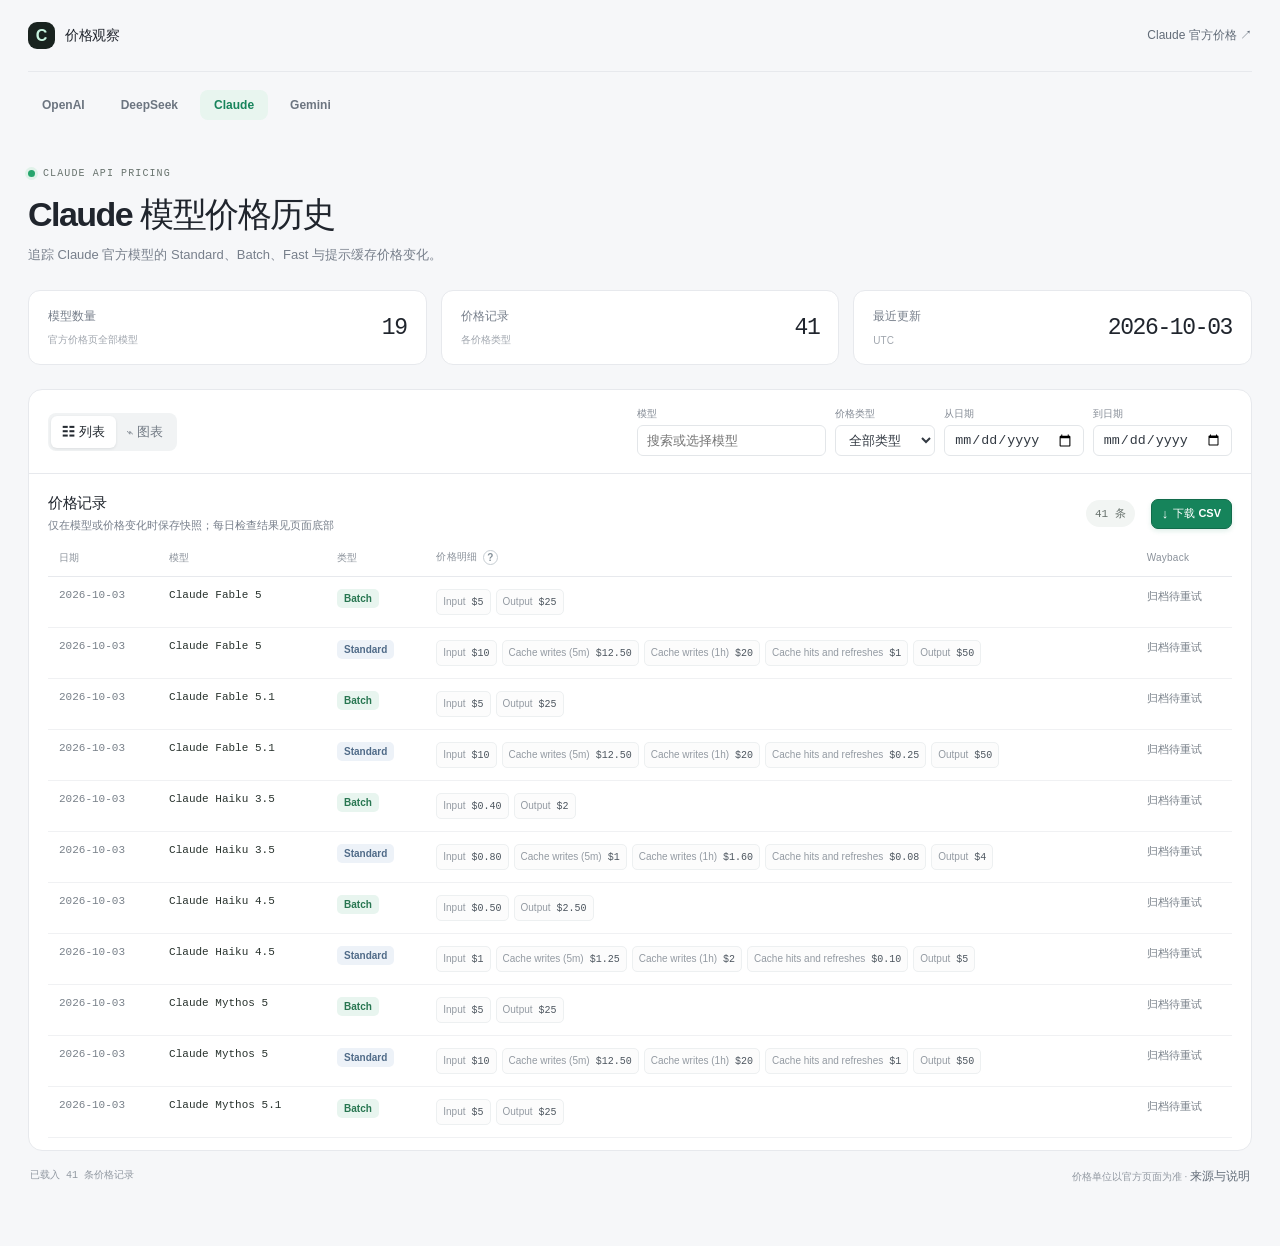
==== claude/index.html @ 5eba77a4 "Unify archive link labels and explain pending captures" ====
<!doctype html>
<html lang="zh-CN">
  <head>
    <meta charset="utf-8">
    <meta name="viewport" content="width=device-width, initial-scale=1">
    <meta name="theme-color" content="#f6f7f9">
    <meta name="description" content="Claude API 价格历史">
    <title>Claude API 价格历史</title>
    <link rel="stylesheet" href="../styles.css?v=ac58289c6f12">
    <script type="module" src="../app.js?v=070aec556524"></script>
  </head>
  <body data-provider="claude">
    <main class="shell">
      <header class="topbar">
        <a class="brand" href="../" aria-label="Claude API 价格历史首页">
          <span class="brand-mark">C</span>
          <span>价格观察</span>
        </a>
        <a class="source-link" href="https://platform.claude.com/docs/en/about-claude/pricing" target="_blank" rel="noreferrer">Claude 官方价格 ↗</a>
      </header>

      <nav class="provider-nav" aria-label="服务商">
        <a href="../">OpenAI</a>
        <a href="../deepseek/">DeepSeek</a>
        <a href="../claude/" aria-current="page">Claude</a>
        <a href="../gemini/">Gemini</a>
      </nav>

      <section class="intro">
        <div class="eyebrow"><span class="live-dot"></span> CLAUDE API PRICING</div>
        <h1>Claude 模型价格历史</h1>
        <p>追踪 Claude 官方模型的 Standard、Batch、Fast 与提示缓存价格变化。</p>
      </section>

      <section class="summary" aria-label="数据概览">
        <article class="summary-card"><span>模型数量</span><strong id="model-count">—</strong><small>官方价格页全部模型</small></article>
        <article class="summary-card"><span>价格记录</span><strong id="record-count">—</strong><small>各价格类型</small></article>
        <article class="summary-card"><span>最近更新</span><strong id="latest-date">—</strong><small>UTC</small></article>
      </section>

      <section class="workspace">
        <div class="toolbar">
          <div class="view-switch" role="tablist" aria-label="展示方式">
            <button class="view-button active" data-view="list" role="tab" aria-selected="true">☷ <span>列表</span></button>
            <button class="view-button" data-view="chart" role="tab" aria-selected="false">⌁ <span>图表</span></button>
          </div>
          <div class="filters">
            <div class="model-filter">
              <label for="model-filter">模型</label>
              <div id="model-picker" class="model-picker">
                <input id="model-filter" type="search" role="combobox" aria-autocomplete="list" aria-expanded="false" aria-controls="model-options" placeholder="搜索或选择模型" autocomplete="off">
                <div id="model-options" class="model-options" role="listbox" hidden></div>
              </div>
            </div>
            <label>价格类型<select id="mode-filter"><option value="all">全部类型</option></select></label>
            <label>从日期<input id="from-filter" type="date"></label>
            <label>到日期<input id="to-filter" type="date"></label>
          </div>
        </div>

        <div id="list-view" class="view-panel">
          <div class="panel-heading">
            <div><h2>价格记录</h2><p>仅在模型或价格变化时保存快照；每日检查结果见页面底部</p></div>
            <div class="panel-actions"><span id="visible-count" class="count-pill">0 条</span><span id="export-status" class="export-status" aria-live="polite"></span><button id="export-csv" class="export-button" type="button"><span aria-hidden="true">↓</span> 下载 CSV</button></div>
          </div>
          <div class="table-wrap">
            <table>
              <thead><tr><th>日期</th><th>模型</th><th>类型</th><th>价格明细 <button type="button" class="price-help" data-price-help aria-label="价格说明">?</button></th><th>Wayback</th></tr></thead>
              <tbody id="price-rows"><tr><td colspan="5" class="empty">正在读取价格历史…</td></tr></tbody>
            </table>
          </div>
        </div>

        <div id="chart-view" class="view-panel" hidden>
          <div class="panel-heading chart-heading">
            <div><h2>价格走势</h2><p>比较单一数值的价格变化；多条件复合价格请查看列表明细</p></div>
            <label class="metric-select">价格列<select id="metric-filter"></select></label>
          </div>
          <div class="chart-wrap"><canvas id="price-chart" aria-label="模型价格历史折线图"></canvas></div>
          <div id="chart-legend" class="legend"></div>
          <p id="chart-empty" class="empty chart-empty" hidden>当前筛选条件没有可绘制的价格数据。</p>
        </div>
      </section>

      <footer><span id="status">正在载入数据…</span><span>价格单位以官方页面为准 · <a href="https://platform.claude.com/docs/en/about-claude/pricing" target="_blank" rel="noreferrer">来源与说明</a></span></footer>
    </main>
  </body>
</html>
---- styles.css ----
:root{font-family:"DM Sans","Noto Sans SC",-apple-system,BlinkMacSystemFont,"Segoe UI",sans-serif;color:#20252d;background:#f6f7f9;font-synthesis:none;text-rendering:optimizeLegibility;--muted:#777f8b;--line:#e7e9ed;--green:#16845b;--green-pale:#e8f5ef;--surface:#fff;--mono:"DM Mono",ui-monospace,SFMono-Regular,Menlo,monospace}
*{box-sizing:border-box}body{margin:0;min-width:320px}.shell{width:100%;max-width:none;margin:0 auto;padding:0 28px 44px}.topbar{height:72px;display:flex;align-items:center;justify-content:space-between;border-bottom:1px solid var(--line)}a{color:inherit}.brand{display:flex;align-items:center;gap:10px;text-decoration:none;font-size:14px;font-weight:700;letter-spacing:-.02em}.brand-mark{display:grid;place-items:center;width:27px;height:27px;border-radius:9px;background:#19231f;color:#c8f4df;font-size:16px;font-weight:600}.source-link,footer a{color:#626c78;text-decoration:none;font-size:12px}.source-link:hover,footer a:hover{color:var(--green)}.intro{padding:48px 0 26px}.eyebrow{display:flex;align-items:center;gap:8px;color:#68736e;font:500 10px var(--mono);letter-spacing:.11em}.live-dot{width:7px;height:7px;background:#26a56d;border-radius:50%;box-shadow:0 0 0 3px #e0f2e9}.intro h1{font-size:34px;letter-spacing:-.045em;margin:13px 0 8px;font-weight:650}.intro p,.panel-heading p{color:var(--muted);font-size:13px;margin:0}.summary{display:grid;grid-template-columns:repeat(3,1fr);gap:14px;margin-bottom:24px}.summary-card{background:var(--surface);border:1px solid var(--line);border-radius:12px;padding:17px 19px;display:grid;grid-template-columns:1fr auto;grid-template-rows:auto auto;gap:8px}.summary-card span{color:var(--muted);font-size:12px}.summary-card strong{grid-column:2;grid-row:1/3;font:500 23px var(--mono);align-self:center;letter-spacing:-.06em}.summary-card small{font-size:10px;color:#a0a6ae}.workspace{background:var(--surface);border:1px solid var(--line);border-radius:14px;overflow:hidden}.toolbar{padding:17px 19px;border-bottom:1px solid var(--line);display:flex;align-items:center;justify-content:space-between;gap:18px}.view-switch{background:#f1f3f4;padding:3px;border-radius:8px;display:flex;flex:none}.view-button{border:0;background:transparent;border-radius:6px;padding:7px 11px;font:500 12px inherit;color:#737b85;cursor:pointer}.view-button.active{background:#fff;color:#242a31;box-shadow:0 1px 3px #18202a18}.filters{display:flex;align-items:center;gap:9px}.filters label,.metric-select{display:grid;gap:4px;font-size:10px;color:#838a94}.filters select,.filters input,.metric-select select{height:31px;border:1px solid #e3e6e9;border-radius:6px;background:#fff;color:#333a43;padding:0 9px;font:500 11px inherit;min-width:100px;outline-color:#86caaa}.filters input{min-width:124px}.view-panel{padding:20px 19px 10px}.view-panel[hidden]{display:none}.panel-heading{display:flex;align-items:center;justify-content:space-between;margin:0 0 17px}.panel-heading h2{font-size:15px;margin:0 0 5px;letter-spacing:-.02em}.panel-heading p{font-size:11px}.count-pill{font:11px var(--mono);color:#66706b;background:#f2f5f3;border-radius:20px;padding:6px 9px}.table-wrap{overflow:auto;max-height:590px}table{width:100%;border-collapse:collapse;min-width:960px}th{text-align:left;color:#8a919a;font-weight:500;font-size:10px;letter-spacing:.025em;padding:0 11px 11px;border-bottom:1px solid var(--line);position:sticky;top:0;background:#fff}td{padding:12px 11px;border-bottom:1px solid #f0f1f3;font-size:11px;vertical-align:top}tbody tr:hover{background:#fbfcfb}.unit-note{font-weight:400;color:#adb2b9;margin-left:6px}.date-cell{font:11px var(--mono);color:#79818a;white-space:nowrap}.model-name{font:500 11px var(--mono);color:#28322d;white-space:nowrap}.mode-badge{display:inline-flex;align-items:center;border-radius:5px;padding:4px 7px;font-size:10px;font-weight:600;white-space:nowrap}.mode-standard{background:#edf2f8;color:#506b88}.mode-batch{background:var(--green-pale);color:#287651}.price-values{display:flex;flex-wrap:wrap;gap:5px;max-width:590px}.price-chip{display:inline-flex;gap:6px;align-items:center;border:1px solid #edf0f1;border-radius:5px;padding:4px 6px;background:#fcfcfc;font:10px var(--mono);color:#4d565f;white-space:nowrap}.price-chip b{font-family:"DM Sans","Noto Sans SC",sans-serif;font-weight:500;color:#939aa2}.empty{text-align:center;color:#858d97;padding:38px 10px!important;font-size:12px}.chart-heading{align-items:flex-end}.metric-select{font-size:10px}.metric-select select{min-width:190px}.chart-wrap{width:100%;height:350px;position:relative}.chart-wrap canvas{width:100%;height:100%;display:block}.legend{display:flex;justify-content:center;gap:16px;flex-wrap:wrap;padding:12px 0 20px}.legend-item{display:flex;align-items:center;gap:7px;color:#68717c;font-size:10px}.legend-swatch{width:16px;height:3px;border-radius:3px}.chart-empty{padding:28px 10px!important}footer{display:flex;justify-content:space-between;gap:20px;color:#9299a2;font-size:10px;padding:17px 2px}footer span:first-child{font-family:var(--mono)}
@media(max-width:900px){.shell{padding-left:20px;padding-right:20px}.toolbar{align-items:flex-start;flex-direction:column}.filters{width:100%;flex-wrap:wrap}.filters label{flex:1;min-width:125px}.filters select,.filters input{width:100%}.chart-wrap{height:300px}}
@media(max-width:560px){.shell{padding:0 14px 28px}.topbar{height:60px}.intro{padding:34px 0 22px}.intro h1{font-size:29px}.summary{gap:7px}.summary-card{padding:12px 10px;gap:6px}.summary-card span{font-size:10px}.summary-card strong{font-size:17px}.summary-card small{font-size:9px}.view-panel{padding:16px 12px 8px}.toolbar{padding:13px 12px}.filters{gap:7px}.filters label{min-width:calc(50% - 7px)}.chart-heading{align-items:flex-start;gap:12px;flex-direction:column}.metric-select,.metric-select select{width:100%}.chart-wrap{height:260px}footer{flex-direction:column;gap:7px}}
.model-filter{display:grid;gap:4px;flex:1;min-width:145px}.model-filter label{font-size:10px;color:#838a94}.model-picker{position:relative;width:100%}.model-picker input{width:100%;height:31px;border:1px solid #e3e6e9;border-radius:6px;background:#fff;color:#333a43;padding:0 9px;font:500 11px inherit;min-width:0;outline-color:#86caaa}.model-options{position:absolute;z-index:30;top:calc(100% + 8px);left:50%;transform:translateX(-50%);width:min(390px,calc(100vw - 36px));max-height:min(320px,50vh);overflow:auto;padding:7px;background:#f8fcfc;border:1px solid #e5eded;border-radius:13px;box-shadow:0 12px 28px #14252220}.model-options[hidden]{display:none}.model-option{display:block;width:100%;min-height:42px;padding:10px 14px;border:0;border-radius:8px;background:transparent;color:#202a2e;text-align:left;font:600 12px inherit;cursor:pointer}.model-option:hover,.model-option.highlighted{background:#e9f3f1}.model-option[aria-selected="true"]{color:var(--green)}.model-options-empty{padding:14px;color:var(--muted);font-size:12px;text-align:center}.panel-actions{display:flex;align-items:center;gap:8px}.export-status{font-size:10px;color:#68736e;white-space:nowrap}.export-button{height:30px;border:1px solid #126b4b;border-radius:7px;background:var(--green);color:#fff;padding:0 10px;font:600 11px inherit;cursor:pointer;box-shadow:0 2px 5px #16845b24;transition:background .15s,border-color .15s,transform .15s}.export-button:hover{background:#106b49;border-color:#0d603f;transform:translateY(-1px)}.export-button:focus-visible{outline:3px solid #a8dfc3;outline-offset:2px}.export-button span{font-size:13px;vertical-align:-1px;margin-right:2px}
table{min-width:960px}.archive-link{color:var(--green);font-size:10px;text-decoration:none;white-space:nowrap}.archive-link:hover{text-decoration:underline}
[hidden]{display:none!important}.provider-nav{display:flex;gap:8px;flex-wrap:wrap;padding-top:18px}.provider-nav a{padding:8px 14px;border-radius:8px;text-decoration:none;color:#6c7580;font-size:12px;font-weight:600}.provider-nav a:hover{background:#eef1f2}.provider-nav a[aria-current="page"]{background:var(--green-pale);color:var(--green)}.mode-other{background:#f1edf8;color:#72608d}.provider-price-values{max-width:none;gap:5px}.provider-price-values .price-chip{white-space:normal;align-items:baseline;line-height:1.5}.provider-price-values .price-chip b{flex:none}.provider-price-values .price-chip span{overflow-wrap:anywhere}body[data-provider] td:nth-child(4){width:60%}.model-option{font-family:inherit;font-size:12px;font-weight:600}.export-button{font-family:inherit;font-size:11px;font-weight:600}

.price-help{display:inline-flex;align-items:center;justify-content:center;width:15px;height:15px;margin-left:3px;padding:0;border:1px solid #c6cdd2;border-radius:50%;background:#fff;color:#849099;font:600 10px sans-serif;cursor:help;vertical-align:middle}.price-help:hover,.price-help:focus-visible{border-color:var(--green);color:var(--green)}.price-help-popover{position:fixed;z-index:100;width:min(450px,calc(100vw - 24px));max-height:min(420px,calc(100vh - 24px));overflow:auto;padding:13px 15px;border:1px solid #dce7e1;border-radius:9px;background:#fff;color:#54615b;box-shadow:0 8px 25px #14252224;font:11px/1.8 sans-serif;white-space:pre-line;overflow-wrap:anywhere}.price-details{display:block;border:0;padding:4px 0 0;background:transparent;color:var(--green);font:10px inherit;cursor:pointer}body[data-provider="gemini"] .price-chip{max-width:360px}body[data-provider="gemini"] .price-chip span{white-space:normal}
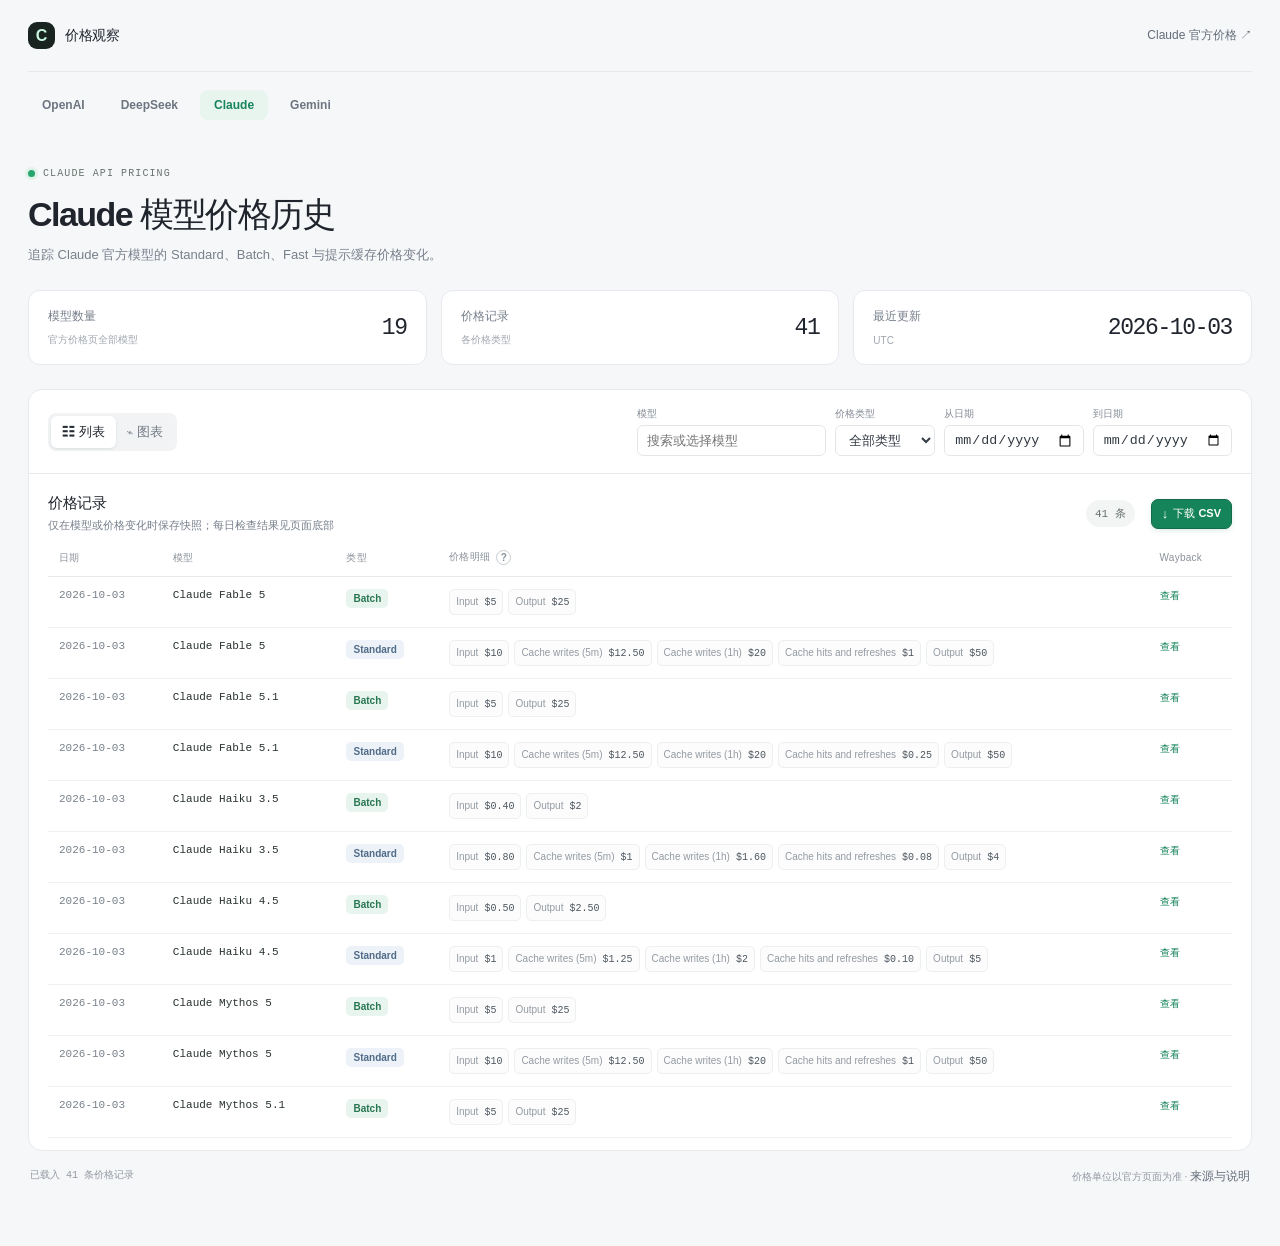
==== commit 6df29ada: "Finish archive verification synchronously and remove waiting status" ====
--- a/claude/index.html
+++ b/claude/index.html
@@ -7,7 +7,7 @@
     <meta name="description" content="Claude API 价格历史">
     <title>Claude API 价格历史</title>
     <link rel="stylesheet" href="../styles.css?v=ac58289c6f12">
-    <script type="module" src="../app.js?v=070aec556524"></script>
+    <script type="module" src="../app.js?v=d74a92fcccf0"></script>
   </head>
   <body data-provider="claude">
     <main class="shell">
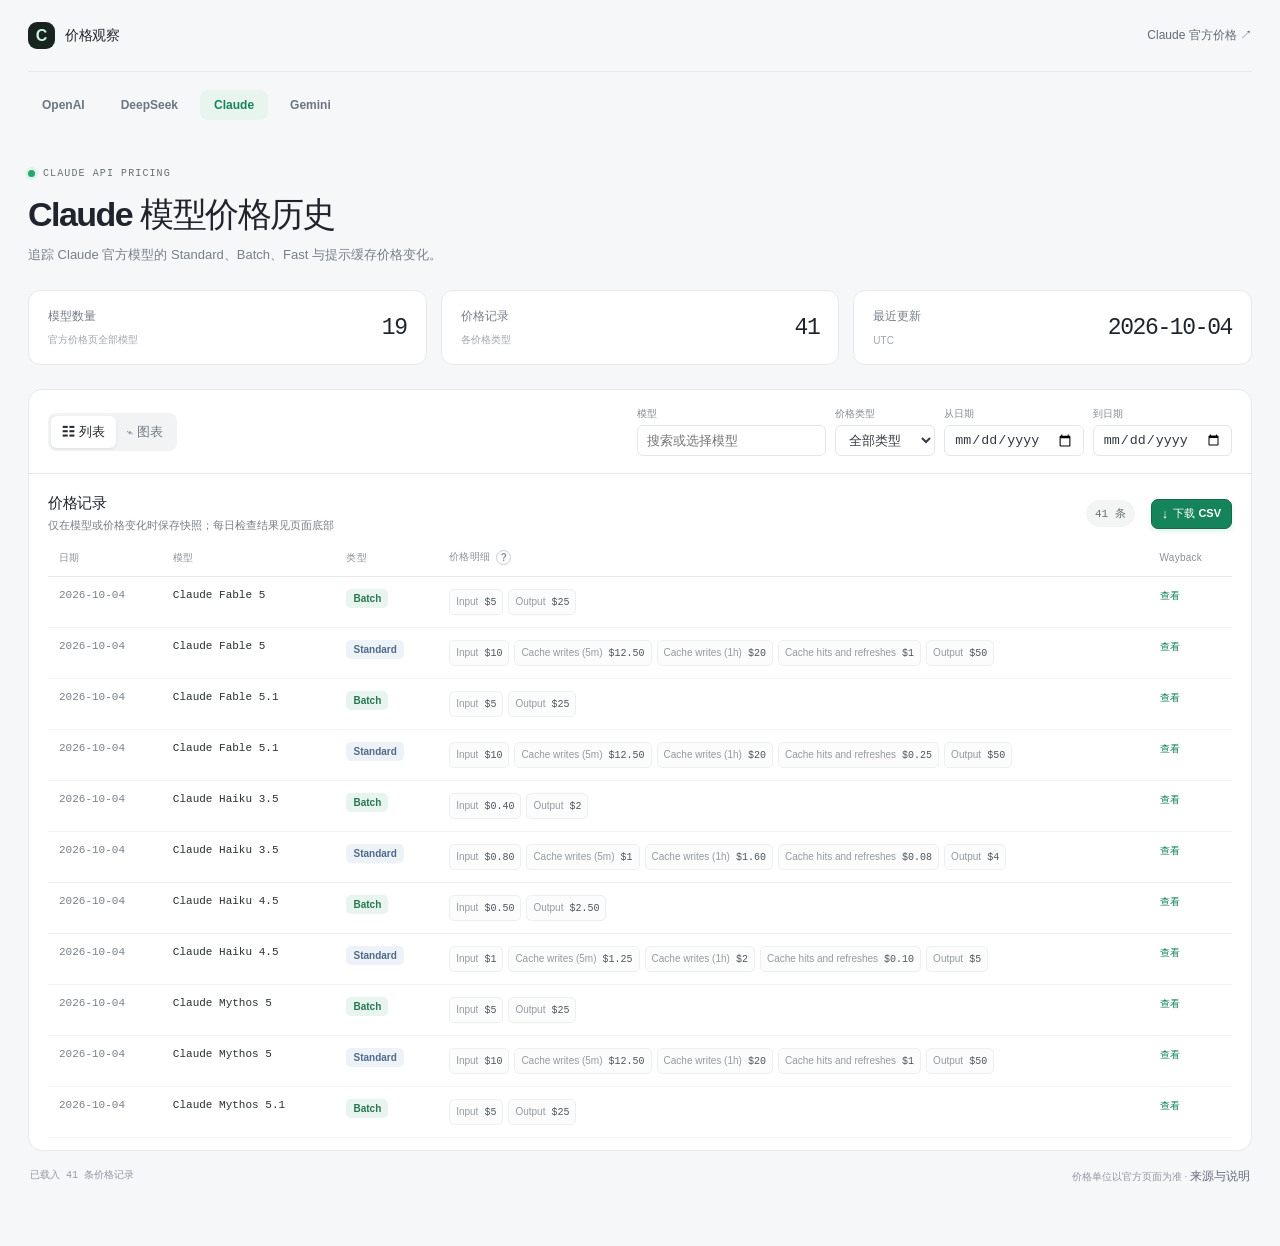
==== commit b8e79cba: "Make Gemini price details button more compact" ====
--- a/claude/index.html
+++ b/claude/index.html
@@ -6,7 +6,7 @@
     <meta name="theme-color" content="#f6f7f9">
     <meta name="description" content="Claude API 价格历史">
     <title>Claude API 价格历史</title>
-    <link rel="stylesheet" href="../styles.css?v=ac58289c6f12">
+    <link rel="stylesheet" href="../styles.css?v=e8f44a976978">
     <script type="module" src="../app.js?v=d74a92fcccf0"></script>
   </head>
   <body data-provider="claude">
--- a/styles.css
+++ b/styles.css
@@ -6,4 +6,4 @@
 table{min-width:960px}.archive-link{color:var(--green);font-size:10px;text-decoration:none;white-space:nowrap}.archive-link:hover{text-decoration:underline}
 [hidden]{display:none!important}.provider-nav{display:flex;gap:8px;flex-wrap:wrap;padding-top:18px}.provider-nav a{padding:8px 14px;border-radius:8px;text-decoration:none;color:#6c7580;font-size:12px;font-weight:600}.provider-nav a:hover{background:#eef1f2}.provider-nav a[aria-current="page"]{background:var(--green-pale);color:var(--green)}.mode-other{background:#f1edf8;color:#72608d}.provider-price-values{max-width:none;gap:5px}.provider-price-values .price-chip{white-space:normal;align-items:baseline;line-height:1.5}.provider-price-values .price-chip b{flex:none}.provider-price-values .price-chip span{overflow-wrap:anywhere}body[data-provider] td:nth-child(4){width:60%}.model-option{font-family:inherit;font-size:12px;font-weight:600}.export-button{font-family:inherit;font-size:11px;font-weight:600}
 
-.price-help{display:inline-flex;align-items:center;justify-content:center;width:15px;height:15px;margin-left:3px;padding:0;border:1px solid #c6cdd2;border-radius:50%;background:#fff;color:#849099;font:600 10px sans-serif;cursor:help;vertical-align:middle}.price-help:hover,.price-help:focus-visible{border-color:var(--green);color:var(--green)}.price-help-popover{position:fixed;z-index:100;width:min(450px,calc(100vw - 24px));max-height:min(420px,calc(100vh - 24px));overflow:auto;padding:13px 15px;border:1px solid #dce7e1;border-radius:9px;background:#fff;color:#54615b;box-shadow:0 8px 25px #14252224;font:11px/1.8 sans-serif;white-space:pre-line;overflow-wrap:anywhere}.price-details{display:block;border:0;padding:4px 0 0;background:transparent;color:var(--green);font:10px inherit;cursor:pointer}body[data-provider="gemini"] .price-chip{max-width:360px}body[data-provider="gemini"] .price-chip span{white-space:normal}
+.price-help{display:inline-flex;align-items:center;justify-content:center;width:15px;height:15px;margin-left:3px;padding:0;border:1px solid #c6cdd2;border-radius:50%;background:#fff;color:#849099;font:600 10px sans-serif;cursor:help;vertical-align:middle}.price-help:hover,.price-help:focus-visible{border-color:var(--green);color:var(--green)}.price-help-popover{position:fixed;z-index:100;width:min(450px,calc(100vw - 24px));max-height:min(420px,calc(100vh - 24px));overflow:auto;padding:13px 15px;border:1px solid #dce7e1;border-radius:9px;background:#fff;color:#54615b;box-shadow:0 8px 25px #14252224;font:11px/1.8 sans-serif;white-space:pre-line;overflow-wrap:anywhere}.price-details{display:block;width:max-content;border:0;padding:2px 0 0;background:transparent;color:var(--green);font-family:inherit;font-size:9px;font-weight:500;line-height:1.3;cursor:pointer}body[data-provider="gemini"] .price-chip{max-width:360px}body[data-provider="gemini"] .price-chip span{white-space:normal}
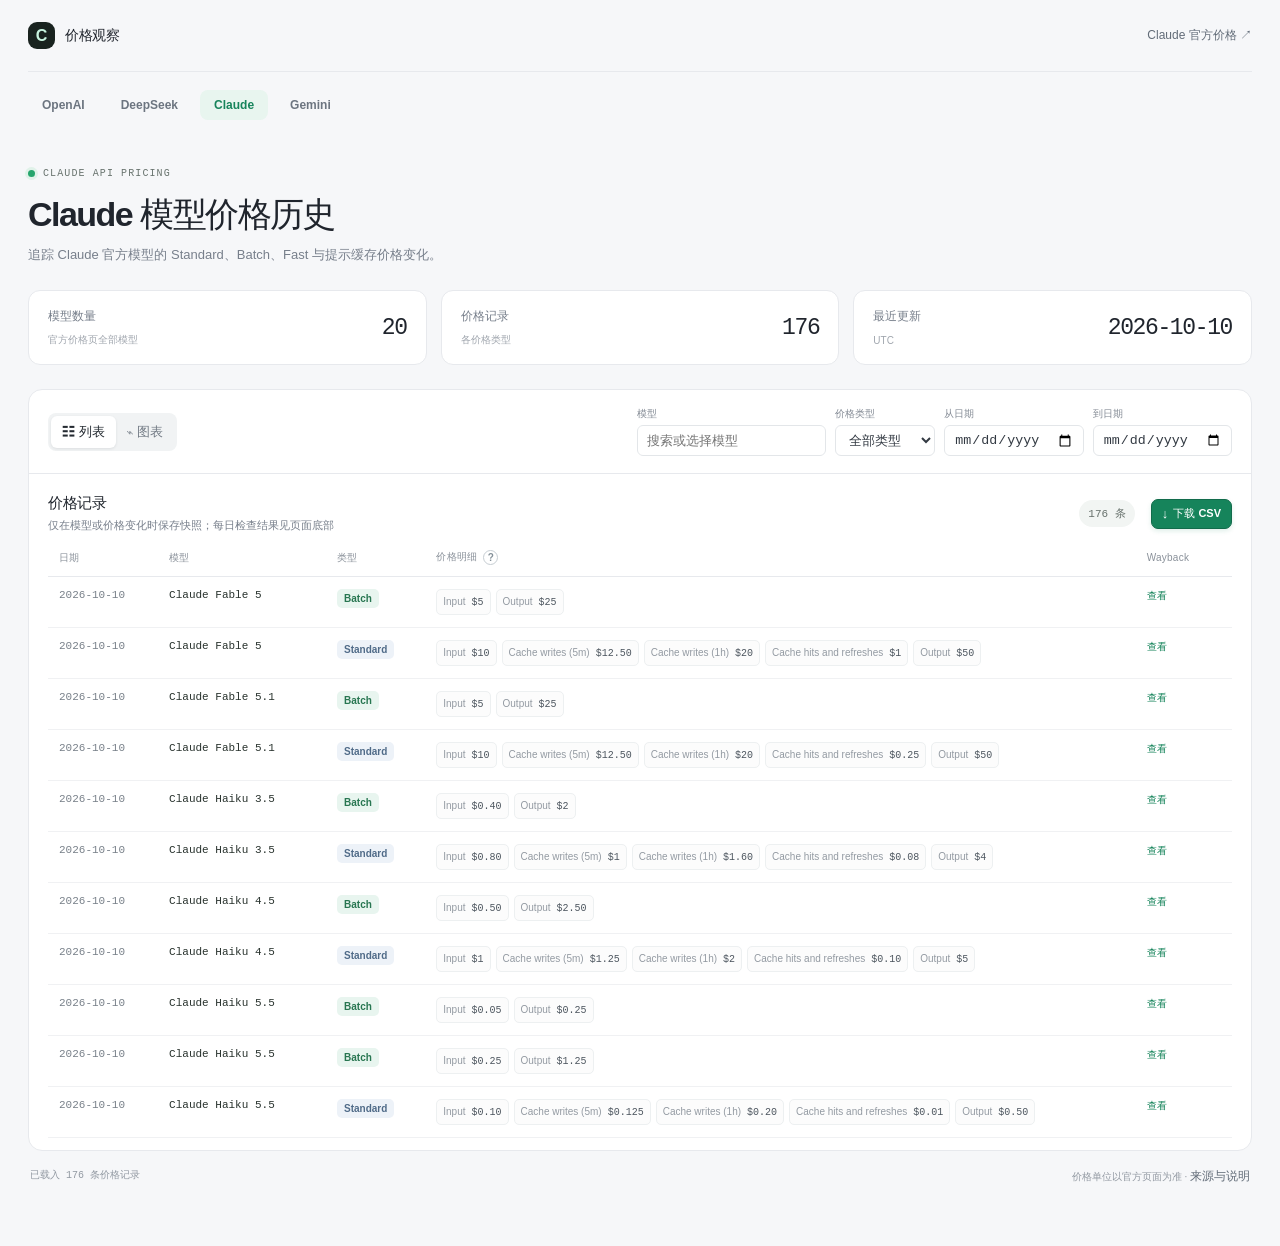
==== commit cc658ba3: "Repair historical archives and preserve context price variants" ====
--- a/claude/index.html
+++ b/claude/index.html
@@ -7,7 +7,7 @@
     <meta name="description" content="Claude API 价格历史">
     <title>Claude API 价格历史</title>
     <link rel="stylesheet" href="../styles.css?v=e8f44a976978">
-    <script type="module" src="../app.js?v=d74a92fcccf0"></script>
+    <script type="module" src="../app.js?v=4a1ba9e818af"></script>
   </head>
   <body data-provider="claude">
     <main class="shell">
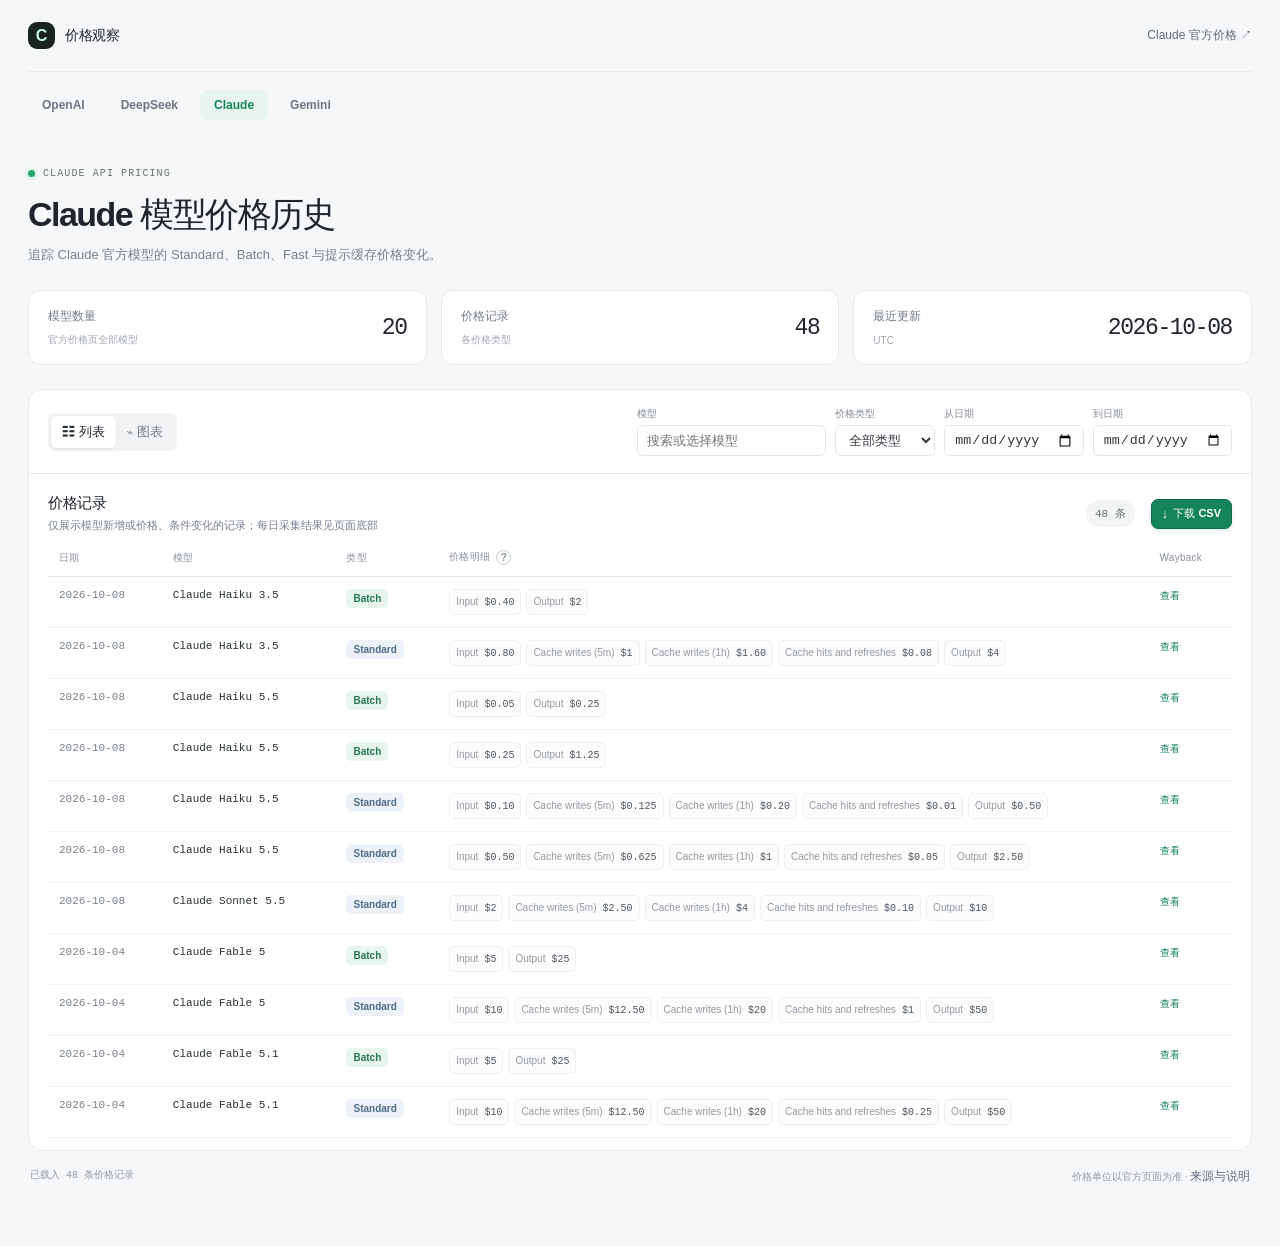
==== commit a3c83ff9: "Show only model pricing changes and remove duplicate snapshots" ====
--- a/claude/index.html
+++ b/claude/index.html
@@ -7,7 +7,7 @@
     <meta name="description" content="Claude API 价格历史">
     <title>Claude API 价格历史</title>
     <link rel="stylesheet" href="../styles.css?v=e8f44a976978">
-    <script type="module" src="../app.js?v=4a1ba9e818af"></script>
+    <script type="module" src="../app.js?v=11e66a15930b"></script>
   </head>
   <body data-provider="claude">
     <main class="shell">
@@ -60,7 +60,7 @@
 
         <div id="list-view" class="view-panel">
           <div class="panel-heading">
-            <div><h2>价格记录</h2><p>仅在模型或价格变化时保存快照；每日检查结果见页面底部</p></div>
+            <div><h2>价格记录</h2><p>仅展示模型新增或价格、条件变化的记录；每日采集结果见页面底部</p></div>
             <div class="panel-actions"><span id="visible-count" class="count-pill">0 条</span><span id="export-status" class="export-status" aria-live="polite"></span><button id="export-csv" class="export-button" type="button"><span aria-hidden="true">↓</span> 下载 CSV</button></div>
           </div>
           <div class="table-wrap">
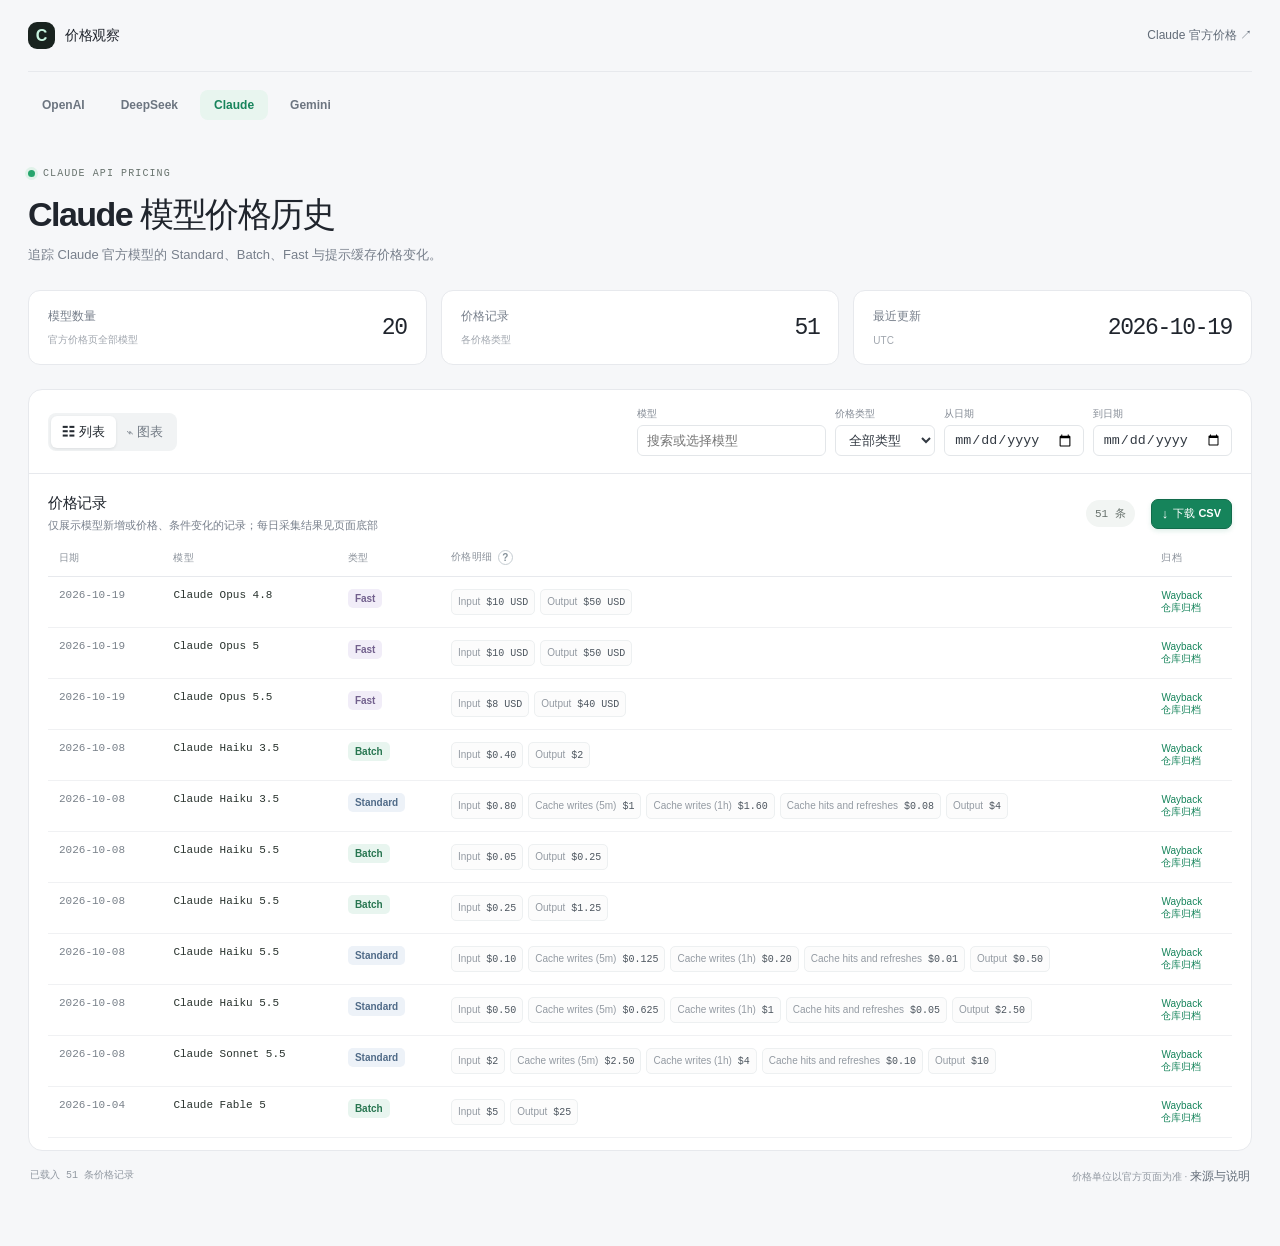
==== commit 380227eb: "新增官方价格原文仓库归档页面及 Wayback 备用入口 1、归档页面：读取历史快照对应的完整原文，展示采集时间、官方来源和原始文件入口，校验归档路径并以文本显示 HTML。  2、价格列表：四家页面" ====
--- a/claude/index.html
+++ b/claude/index.html
@@ -7,7 +7,7 @@
     <meta name="description" content="Claude API 价格历史">
     <title>Claude API 价格历史</title>
     <link rel="stylesheet" href="../styles.css?v=e8f44a976978">
-    <script type="module" src="../app.js?v=11e66a15930b"></script>
+    <script type="module" src="../app.js?v=fc1bb57a161a"></script>
   </head>
   <body data-provider="claude">
     <main class="shell">
@@ -65,7 +65,7 @@
           </div>
           <div class="table-wrap">
             <table>
-              <thead><tr><th>日期</th><th>模型</th><th>类型</th><th>价格明细 <button type="button" class="price-help" data-price-help aria-label="价格说明">?</button></th><th>Wayback</th></tr></thead>
+              <thead><tr><th>日期</th><th>模型</th><th>类型</th><th>价格明细 <button type="button" class="price-help" data-price-help aria-label="价格说明">?</button></th><th>归档</th></tr></thead>
               <tbody id="price-rows"><tr><td colspan="5" class="empty">正在读取价格历史…</td></tr></tbody>
             </table>
           </div>
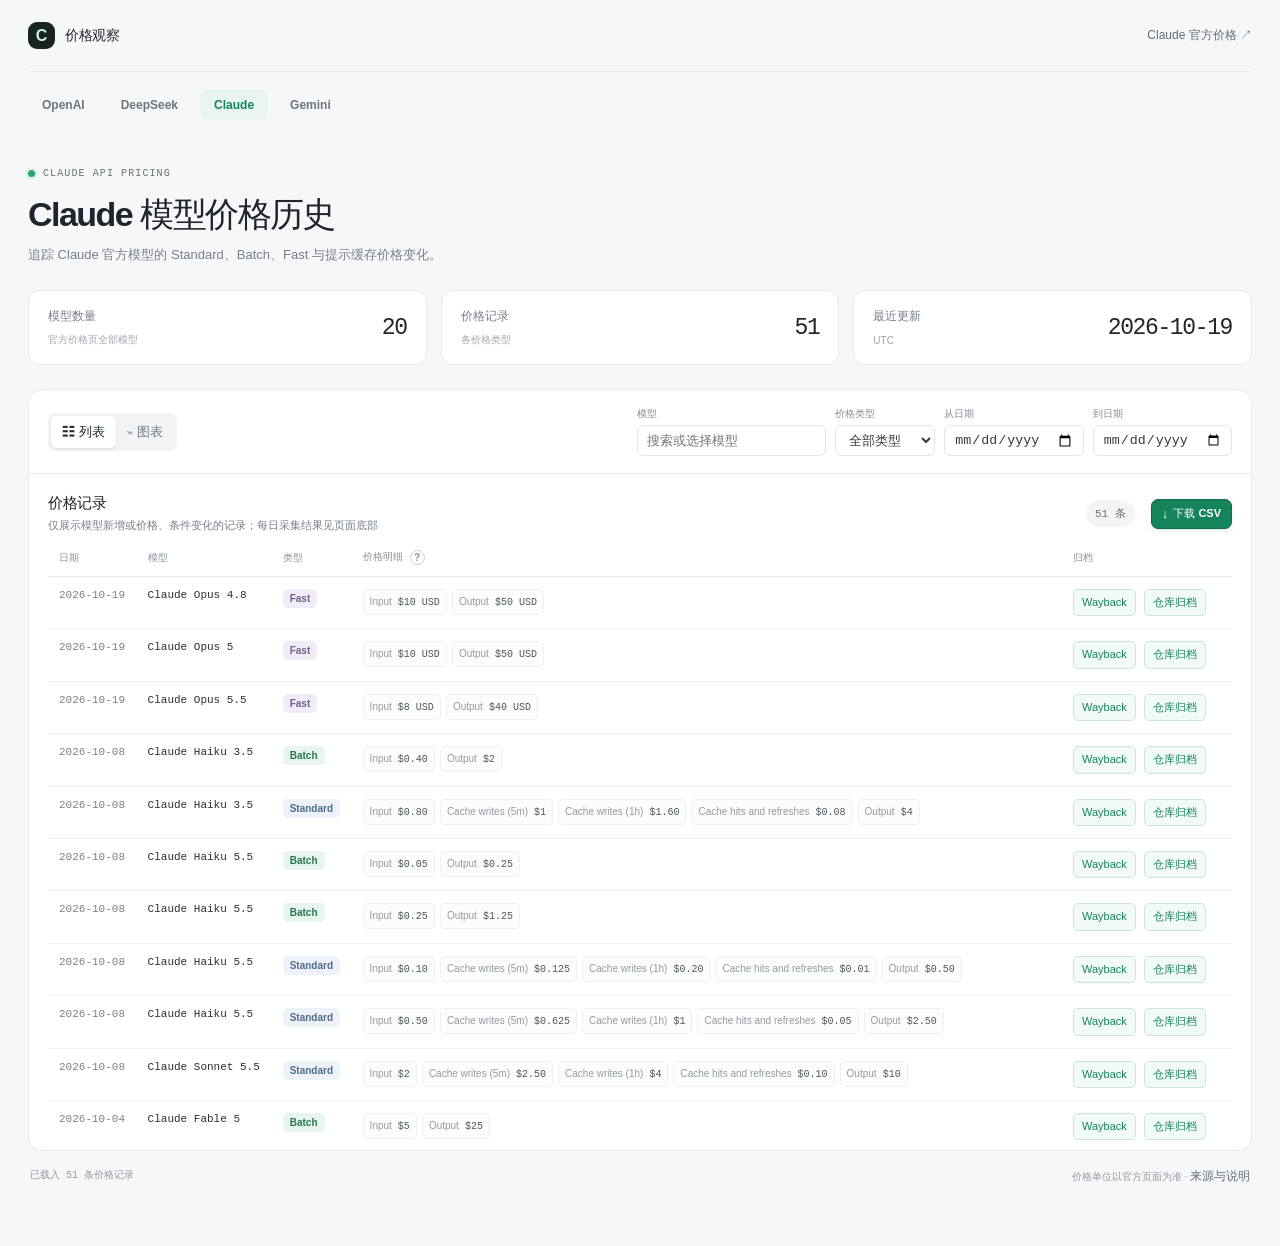
==== commit fb1ada4f: "将 DeepSeek 归档渲染为正文页面并并排展示归档按钮 1、DeepSeek 仓库归档：提取历史 HTML 正文，在隔离框架内展示价格表和说明，保留原始文件入口并禁止执行归档脚本。  2、价格历史" ====
--- a/claude/index.html
+++ b/claude/index.html
@@ -6,8 +6,8 @@
     <meta name="theme-color" content="#f6f7f9">
     <meta name="description" content="Claude API 价格历史">
     <title>Claude API 价格历史</title>
-    <link rel="stylesheet" href="../styles.css?v=e8f44a976978">
-    <script type="module" src="../app.js?v=fc1bb57a161a"></script>
+    <link rel="stylesheet" href="../styles.css?v=1e4b6ddc2e44">
+    <script type="module" src="../app.js?v=b722b9d6f1cf"></script>
   </head>
   <body data-provider="claude">
     <main class="shell">
--- a/styles.css
+++ b/styles.css
@@ -7,3 +7,5 @@
 [hidden]{display:none!important}.provider-nav{display:flex;gap:8px;flex-wrap:wrap;padding-top:18px}.provider-nav a{padding:8px 14px;border-radius:8px;text-decoration:none;color:#6c7580;font-size:12px;font-weight:600}.provider-nav a:hover{background:#eef1f2}.provider-nav a[aria-current="page"]{background:var(--green-pale);color:var(--green)}.mode-other{background:#f1edf8;color:#72608d}.provider-price-values{max-width:none;gap:5px}.provider-price-values .price-chip{white-space:normal;align-items:baseline;line-height:1.5}.provider-price-values .price-chip b{flex:none}.provider-price-values .price-chip span{overflow-wrap:anywhere}body[data-provider] td:nth-child(4){width:60%}.model-option{font-family:inherit;font-size:12px;font-weight:600}.export-button{font-family:inherit;font-size:11px;font-weight:600}
 
 .price-help{display:inline-flex;align-items:center;justify-content:center;width:15px;height:15px;margin-left:3px;padding:0;border:1px solid #c6cdd2;border-radius:50%;background:#fff;color:#849099;font:600 10px sans-serif;cursor:help;vertical-align:middle}.price-help:hover,.price-help:focus-visible{border-color:var(--green);color:var(--green)}.price-help-popover{position:fixed;z-index:100;width:min(450px,calc(100vw - 24px));max-height:min(420px,calc(100vh - 24px));overflow:auto;padding:13px 15px;border:1px solid #dce7e1;border-radius:9px;background:#fff;color:#54615b;box-shadow:0 8px 25px #14252224;font:11px/1.8 sans-serif;white-space:pre-line;overflow-wrap:anywhere}.price-details{display:block;width:max-content;border:0;padding:2px 0 0;background:transparent;color:var(--green);font-family:inherit;font-size:9px;font-weight:500;line-height:1.3;cursor:pointer}body[data-provider="gemini"] .price-chip{max-width:360px}body[data-provider="gemini"] .price-chip span{white-space:normal}
+
+table th:last-child,table td.archive-cell{width:170px;min-width:170px;white-space:nowrap}.archive-cell .archive-link{display:inline-block;padding:5px 8px;border:1px solid #cde4d8;border-radius:5px;background:#f2faf5;font-size:11px;line-height:1.4}.archive-cell .archive-link+.archive-link{margin-left:8px}
